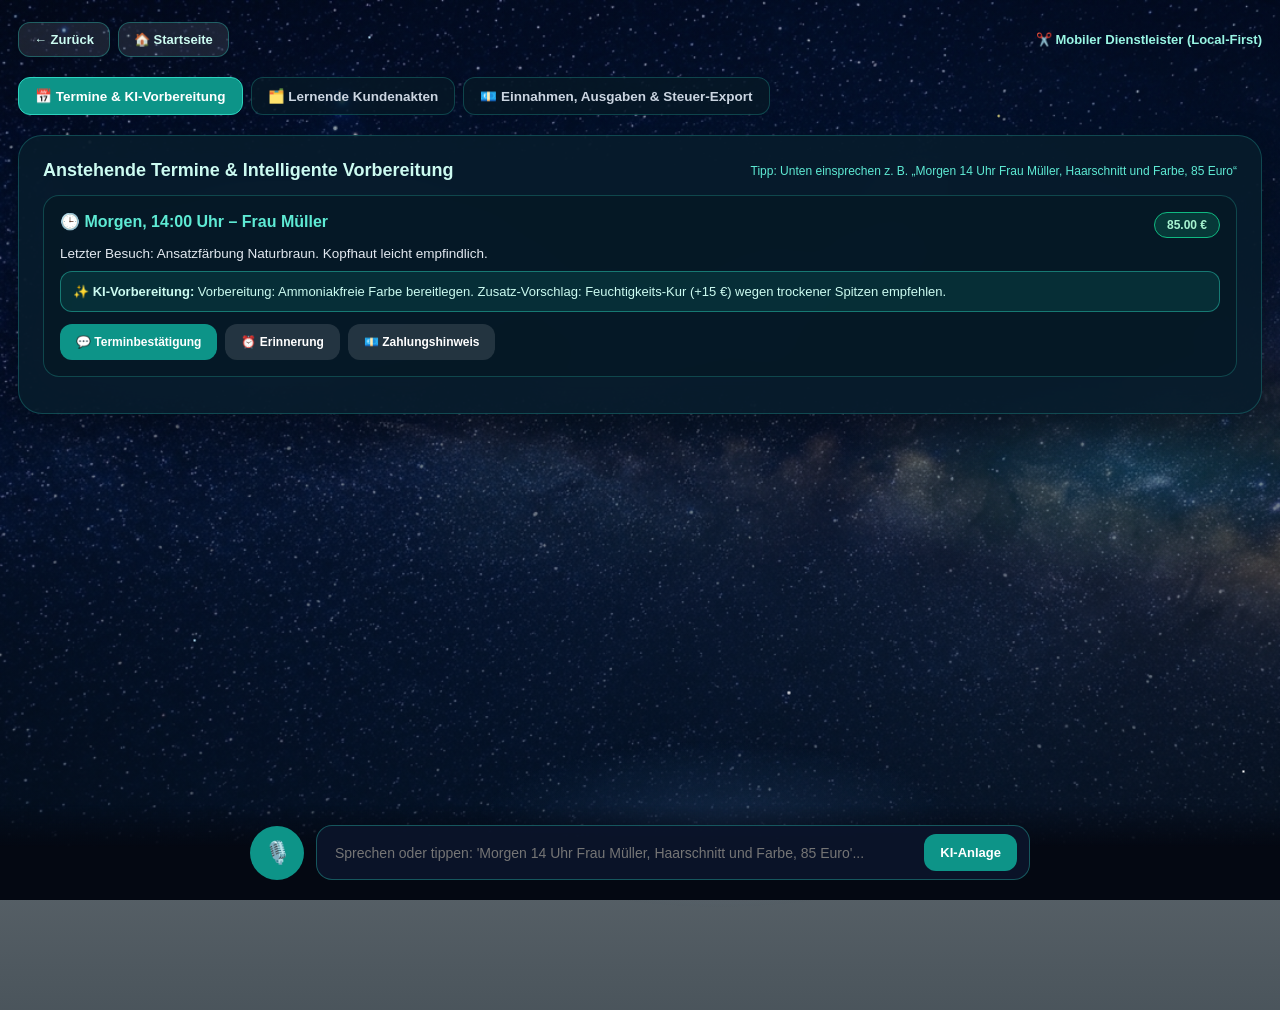
==== bueroass.html @ 3307a3b4 "Add initial HTML structure for Boss-App" ====
<!DOCTYPE html>
<html lang="de">
<head>
  <meta charset="UTF-8" />
  <meta name="viewport" content="width=device-width, initial-scale=1.0" />
  <title>Boss-App – Mobiler Dienstleister</title>
  <link rel="stylesheet" href="style.css" />
  <style>
    .top-nav { display: flex; justify-content: space-between; align-items: center; flex-wrap: wrap; gap: 12px; margin-bottom: 20px; }
    .btn-nav { background: rgba(255,255,255,0.1); border: 1px solid rgba(45,212,191,0.35); color: #ccfbf1; padding: 9px 15px; border-radius: 12px; text-decoration: none; font-size: 13px; font-weight: 600; cursor: pointer; }
    .tabs { display: flex; flex-wrap: wrap; gap: 8px; margin-bottom: 20px; }
    .tab { background: rgba(6,24,38,0.85); border: 1px solid rgba(45,212,191,0.25); color: #cbd5e1; padding: 10px 16px; border-radius: 12px; font-size: 13.5px; font-weight: 600; cursor: pointer; }
    .tab.active { background: #0d9488; color: #fff; border-color: #2dd4bf; }
    .item-card { background: rgba(6,24,38,0.88); border: 1px solid rgba(45,212,191,0.25); border-radius: 16px; padding: 16px; margin-bottom: 12px; }
    .ai-tip { background: rgba(13,148,136,0.18); border: 1px solid rgba(45,212,191,0.45); border-radius: 12px; padding: 12px; font-size: 13px; color: #ccfbf1; margin-top: 10px; }
    .field { background: rgba(4,18,29,0.9); border: 1px solid rgba(45,212,191,0.3); border-radius: 10px; padding: 10px; color: #fff; font-size: 13px; width: 100%; margin-bottom: 8px; }
  </style>
</head>
<body class="subpage-theme">
  <div class="app-shell" style="flex-direction: column; padding: 22px 18px 130px 18px;">
    <div class="top-nav">
      <div style="display:flex; gap:8px;">
        <button onclick="history.back()" class="btn-nav">← Zurück</button>
        <a href="index.html" class="btn-nav">🏠 Startseite</a>
      </div>
      <div style="font-size: 13px; color: #99f6e4; font-weight: 700;">✂️ Mobiler Dienstleister (Local-First)</div>
    </div>

    <div id="ai-toast" class="toast hidden" style="border-color: #2dd4bf; background: rgba(13,148,136,0.35);">
      <span id="ai-toast-text">✨ KI bereit...</span>
      <button onclick="document.getElementById('ai-toast').classList.add('hidden')" style="background:none;border:none;color:#fff;cursor:pointer;">✕</button>
    </div>

    <div class="tabs">
      <button onclick="showTab('termine')" id="t-termine" class="tab active">📅 Termine & KI-Vorbereitung</button>
      <button onclick="showTab('kunden')" id="t-kunden" class="tab">🗂️ Lernende Kundenakten</button>
      <button onclick="showTab('finanzen')" id="t-finanzen" class="tab">💶 Einnahmen, Ausgaben & Steuer-Export</button>
    </div>

    <!-- TAB 1: TERMINE & KI-VORBEREITUNG -->
    <div id="sec-termine" class="card" style="background:rgba(8,29,44,0.86); border-color:rgba(45,212,191,0.25);">
      <div style="display:flex; justify-content:space-between; align-items:center; flex-wrap:wrap; gap:10px; margin-bottom:14px;">
        <h2 style="font-size:18px; color:#ccfbf1;">Anstehende Termine & Intelligente Vorbereitung</h2>
        <span style="font-size:12px; color:#5eead4;">Tipp: Unten einsprechen z. B. „Morgen 14 Uhr Frau Müller, Haarschnitt und Farbe, 85 Euro“</span>
      </div>
      <div id="list-termine"></div>
    </div>

    <!-- TAB 2: LERNENDE KUNDENAKTEN -->
    <div id="sec-kunden" class="card hidden" style="background:rgba(8,29,44,0.86); border-color:rgba(45,212,191,0.25);">
      <h2 style="font-size:18px; color:#ccfbf1; margin-bottom:14px;">🗂️ Lernende Kundenakten (100 % Lokal auf deinem Gerät)</h2>
      <div id="list-kunden"></div>
    </div>

    <!-- TAB 3: EINNAHMEN, AUSGABEN & STEUER-EXPORT -->
    <div id="sec-finanzen" class="card hidden" style="background:rgba(8,29,44,0.86); border-color:rgba(45,212,191,0.25);">
      <div style="display:flex; justify-content:space-between; align-items:center; flex-wrap:wrap; gap:10px; margin-bottom:16px;">
        <h2 style="font-size:18px; color:#ccfbf1;">💶 Monatsbilanz & Steuerberater-Export</h2>
        <button onclick="exportCSV()" class="btn" style="background:#059669;">📊 Steuer-Export (CSV / Excel)</button>
      </div>
      <div id="finance-summary" style="display:grid; grid-template-columns:repeat(auto-fit, minmax(160px,1fr)); gap:12px; margin-bottom:18px;"></div>
      <div style="display:flex; gap:8px; flex-wrap:wrap; margin-bottom:16px;">
        <input id="exp-name" class="field" style="flex:2; margin:0;" placeholder="Betriebsausgabe (z. B. Haarfarbe / Pflegeprodukte)" />
        <input id="exp-val" class="field" style="flex:1; margin:0;" type="number" step="0.01" placeholder="Betrag €" />
        <button onclick="addExpense()" class="btn" style="background:#dc2626;">+ Ausgabe</button>
      </div>
      <div id="list-finanzen"></div>
    </div>
  </div>
  <div class="bottom-bar">
    <div class="input-wrap">
      <button id="mic-btn" onclick="startVoice()" class="mic-btn" style="background:#0d9488;">🎙️</button>
      <form onsubmit="processSpeechInput(event)" class="text-form" style="border-color: rgba(45,212,191,0.35);">
        <input id="cmd-input" type="text" placeholder="Sprechen oder tippen: 'Morgen 14 Uhr Frau Müller, Haarschnitt und Farbe, 85 Euro'..." />
        <button type="submit" class="btn" style="background:#0d9488;">KI-Anlage</button>
      </form>
    </div>
  </div>

  <script>
    const defaultDB = {
      termine: [
        { id: 1, zeit: "Morgen, 14:00 Uhr", kunde: "Frau Müller", leistung: "Haarschnitt und Farbe", preis: 85, notiz: "Letzter Besuch: Ansatzfärbung Naturbraun. Kopfhaut leicht empfindlich.", kiTipp: "Vorbereitung: Ammoniakfreie Farbe bereitlegen. Zusatz-Vorschlag: Feuchtigkeits-Kur (+15 €) wegen trockener Spitzen empfehlen." }
      ],
      kunden: {
        "Frau Müller": { besuche: 4, vorlieben: "Naturbraun, warmer Glanz", allergien: "Empfindliche Kopfhaut (kein Ammoniak)", letzterPreis: "85,00 €", historie: ["Haarschnitt & Farbe (85 €)", "Spitzen schneiden (45 €)"] }
      },
      finanzen: [
        { datum: "27.11.2026", typ: "Einnahme", text: "Frau Müller – Haarschnitt und Farbe", betrag: 85.00 },
        { datum: "25.11.2026", typ: "Ausgabe", text: "Großhandel Pflege- & Farbset", betrag: -32.50 }
      ]
    };

    function getDB() { return JSON.parse(localStorage.getItem('boss_dl_db')) || defaultDB; }
    function saveDB(db) { localStorage.setItem('boss_dl_db', JSON.stringify(db)); renderAll(); }

    function showTab(t) {
      ['termine','kunden','finanzen'].forEach(x => {
        document.getElementById('sec-' + x).classList.add('hidden');
        document.getElementById('t-' + x).classList.remove('active');
      });
      document.getElementById('sec-' + t).classList.remove('hidden');
      document.getElementById('t-' + t).classList.add('active');
    }

    function processSpeechInput(e) {
      e.preventDefault();
      const raw = document.getElementById('cmd-input').value.trim();
      if (!raw) return;
      const db = getDB();

      // Intelligentes Zerlegen der Spracheingabe (Name, Preis, Zeit, Leistung)
      const priceMatch = raw.match(/(\d+(?:[.,]\d+)?)\s*(?:euro|€)/i);
      const preis = priceMatch ? parseFloat(priceMatch.replace(',', '.')) : 50;
      const nameMatch = raw.match(/(Frau\s+[A-ZÄÖÜ][a-zäöüß]+|Herr\s+[A-ZÄÖÜ][a-zäöüß]+|[A-ZÄÖÜ][a-zäöüß]+\s+[A-ZÄÖÜ][a-zäöüß]+)/);
      const kunde = nameMatch ? nameMatch : "Neukunde (Sprachnotiz)";
      const timeMatch = raw.match(/(morgen\s+\d{1,2}\s*Uhr|heute\s+\d{1,2}\s*Uhr|\d{1,2}:\d{2}\s*Uhr|\d{1,2}\s*Uhr)/i);
      const zeit = timeMatch ? timeMatch : "Nächster freier Slot";

      db.termine.unshift({
        id: Date.now(), zeit: zeit, kunde: kunde, leistung: raw, preis: preis,
        notiz: "Per Sprache erfasst: " + raw,
        kiTipp: "KI-Follow-up: Nach dem Termin Pflegehinweis senden & Folgetermin in 5 Wochen anbieten."
      });

      if (!db.kunden[kunde]) {
        db.kunden[kunde] = { besuche: 1, vorlieben: raw, allergien: "Keine bekannt", letzterPreis: preis.toFixed(2) + " €", historie: [raw] };
      } else {
        db.kunden[kunde].besuche += 1;
        db.kunden[kunde].letzterPreis = preis.toFixed(2) + " €";
        db.kunden[kunde].historie.unshift(raw);
      }

      db.finanzen.unshift({ datum: new Date().toLocaleDateString('de-DE'), typ: "Einnahme", text: kunde + " – " + raw, betrag: preis });
      saveDB(db);
      document.getElementById('cmd-input').value = '';
      showToast("✅ Automatisch angelegt: Termin (" + zeit + "), Kundenakte für " + kunde + " & " + preis.toFixed(2) + " € Umsatz!");
    }

    function createMsg(kunde, zeit, art) {
      let msg = "";
      if (art === 'bestaetigung') msg = `Hallo ${kunde}, hiermit bestätige ich gerne Ihren Termin (${zeit}). Ich freue mich auf Sie!`;
      if (art === 'erinnerung') msg = `Hallo ${kunde}, eine kleine Erinnerung an unseren Termin (${zeit}). Bis dahin!`;
      if (art === 'zahlung') msg = `Hallo ${kunde}, vielen Dank für Ihren Besuch! Hier ist Ihr Zahlungshinweis für die heutige Leistung.`;
      navigator.clipboard?.writeText(msg);
      showToast("📲 Fertige Nachricht kopiert (bereit für WhatsApp / E-Mail): „" + msg + "“");
    }

    function addExpense() {
      const n = document.getElementById('exp-name').value.trim();
      const v = parseFloat(document.getElementById('exp-val').value);
      if (!n || isNaN(v)) return;
      const db = getDB();
      db.finanzen.unshift({ datum: new Date().toLocaleDateString('de-DE'), typ: "Ausgabe", text: n, betrag: -Math.abs(v) });
      saveDB(db);
      document.getElementById('exp-name').value = '';
      document.getElementById('exp-val').value = '';
      showToast("✅ Betriebsausgabe verbucht!");
    }

    function exportCSV() {
      const db = getDB();
      let csv = "Datum;Typ;Beschreibung;Betrag_EUR\n";
      db.finanzen.forEach(f => { csv += `${f.datum};${f.typ};"${f.text}";${f.betrag.toFixed(2).replace('.', ',')}\n`; });
      const blob = new Blob(["\uFEFF" + csv], { type: "text/csv;charset=utf-8;" });
      const a = document.createElement("a");
      a.href = URL.createObjectURL(blob);
      a.download = "Steuerberater_Dienstleister_" + new Date().toISOString().slice(0,7) + ".csv";
      a.click();
      showToast("📊 CSV-Datei für den Steuerberater heruntergeladen!");
    }

    function renderAll() {
      const db = getDB();
      document.getElementById('list-termine').innerHTML = db.termine.map(t => `
        <div class="item-card">
          <div style="display:flex; justify-content:space-between; flex-wrap:wrap; gap:8px;">
            <strong style="color:#5eead4;">🕒 ${t.zeit} – ${t.kunde}</strong>
            <span class="badge" style="background:rgba(16,185,129,0.2); border-color:#10b981; color:#a7f3d0;">${t.preis.toFixed(2)} €</span>
          </div>
          <p style="font-size:13.5px; color:#e2e8f0; margin:8px 0;">${t.notiz}</p>
          <div class="ai-tip">✨ <strong>KI-Vorbereitung:</strong> ${t.kiTipp}</div>
          <div style="display:flex; flex-wrap:wrap; gap:8px; margin-top:12px;">
            <button onclick="createMsg('${t.kunde}','${t.zeit}','bestaetigung')" class="btn" style="background:#0d9488; font-size:12px;">💬 Terminbestätigung</button>
            <button onclick="createMsg('${t.kunde}','${t.zeit}','erinnerung')" class="btn" style="background:rgba(255,255,255,0.12); font-size:12px;">⏰ Erinnerung</button>
            <button onclick="createMsg('${t.kunde}','${t.zeit}','zahlung')" class="btn" style="background:rgba(255,255,255,0.12); font-size:12px;">💶 Zahlungshinweis</button>
          </div>
        </div>`).join('');

      document.getElementById('list-kunden').innerHTML = Object.keys(db.kunden).map(k => {
        const c = db.kunden[k];
        return `<div class="item-card">
          <div style="display:flex; justify-content:space-between;"><strong>👤 ${k}</strong><span style="font-size:12px; color:#5eead4;">${c.besuche} Besuche • Letzter Preis: ${c.letzterPreis}</span></div>
          <div style="font-size:13px; color:#cbd5e1; margin-top:6px;"><strong>Vorlieben:</strong> ${c.vorlieben} | <strong style="color:#fca5a5;">Allergien/Hinweise:</strong> ${c.allergien}</div>
          <div style="font-size:12px; color:#94a3b8; margin-top:6px;">Bisherige Termine: ${c.historie.join(' • ')}</div>
        </div>`;
      }).join('');

      let ein = 0, aus = 0;
      document.getElementById('list-finanzen').innerHTML = db.finanzen.map(f => {
        if (f.betrag >= 0) ein += f.betrag; else aus += Math.abs(f.betrag);
        return `<div class="item-card" style="display:flex; justify-content:space-between; padding:12px 16px;">
          <span>${f.datum} • ${f.text}</span>
          <strong style="color:${f.betrag >= 0 ? '#34d399' : '#f87171'};">${f.betrag >= 0 ? '+' : ''}${f.betrag.toFixed(2)} €</strong>
        </div>`;
      }).join('');
      document.getElementById('finance-summary').innerHTML = `
        <div class="inner-box"><div class="box-label">Einnahmen</div><strong style="font-size:20px; color:#34d399;">${ein.toFixed(2)} €</strong></div>
        <div class="inner-box"><div class="box-label">Ausgaben</div><strong style="font-size:20px; color:#f87171;">${aus.toFixed(2)} €</strong></div>
        <div class="inner-box ai"><div class="box-label">Monatsbilanz</div><strong style="font-size:20px; color:#5eead4;">${(ein - aus).toFixed(2)} €</strong></div>`;
    }

    function showToast(t) { document.getElementById('ai-toast-text').innerText = t; document.getElementById('ai-toast').classList.remove('hidden'); }
    function startVoice() {
      const SR = window.SpeechRecognition || window.webkitSpeechRecognition;
      if (!SR) { showToast('🎙️ Spracheingabe bitte im Textfeld nutzen.'); return; }
      const r = new SR(); r.lang = 'de-DE'; document.getElementById('mic-btn').classList.add('recording'); showToast('🎙️ Ich höre zu...');
      r.onresult = e => { document.getElementById('cmd-input').value = e.results.transcript; processSpeechInput(); };
      r.onend = () => document.getElementById('mic-btn').classList.remove('recording'); r.start();
    }
    window.addEventListener('DOMContentLoaded', renderAll);
  </script>
</body>
</html>
---- style.css ----
* { box-sizing: border-box; margin: 0; padding: 0; font-family: -apple-system, BlinkMacSystemFont, "Segoe UI", Roboto, sans-serif; }
body { min-height: 100vh; color: #fff; background: linear-gradient(180deg, #0b132b 0%, #172554 35%, #070e1d 80%); transition: 0.8s; overflow-x: hidden; padding-bottom: 110px; }
body.sky-day { background: linear-gradient(180deg, #38bdf8 0%, #1d4ed8 32%, #070e1d 75%); }
body.sky-night { background: linear-gradient(180deg, #0b132b 0%, #172554 35%, #070e1d 80%); }
body.sky-rain { background: linear-gradient(180deg, #334155 0%, #1e293b 35%, #070e1d 80%); }
.sky-layer { position: fixed; top: 0; left: 0; right: 0; height: 320px; pointer-events: none; z-index: 0; overflow: hidden; }
.hidden { display: none !important; }
.sun-glow { position: absolute; top: -50px; right: 40px; width: 260px; height: 260px; border-radius: 50%; background: radial-gradient(circle, rgba(254,240,138,0.85) 0%, rgba(253,224,71,0.2) 55%, transparent 75%); }
.cloud { position: absolute; background: rgba(255,255,255,0.22); border-radius: 999px; filter: blur(18px); }
.star { position: absolute; background: #fff; border-radius: 50%; animation: twinkle 3s infinite ease-in-out; }
@keyframes twinkle { 0%, 100% { opacity: 0.2; transform: scale(0.8); } 50% { opacity: 1; transform: scale(1.3); } }
.rain-drops { position: absolute; inset: 0; background-image: repeating-linear-gradient(105deg, transparent, transparent 16px, rgba(186,230,253,0.35) 17px, transparent 18px); animation: rainFall 0.5s linear infinite; }
@keyframes rainFall { from { background-position: 0 0; } to { background-position: -20px 60px; } }
.app-shell { position: relative; z-index: 1; display: flex; max-width: 1280px; margin: 0 auto; min-height: 100vh; }
.sidebar { width: 250px; background: rgba(7,14,29,0.75); backdrop-filter: blur(16px); border-right: 1px solid rgba(255,255,255,0.12); padding: 24px; display: flex; flex-direction: column; justify-content: space-between; }
.brand { display: flex; align-items: center; gap: 12px; font-size: 20px; font-weight: 700; margin-bottom: 36px; }
.brand-icon { width: 38px; height: 38px; border-radius: 10px; background: rgba(59,130,246,0.3); border: 1px solid rgba(96,165,250,0.5); display: flex; align-items: center; justify-content: center; color: #bfdbfe; }
.nav-item { display: flex; align-items: center; gap: 10px; padding: 12px 14px; border-radius: 12px; color: #cbd5e1; text-decoration: none; font-size: 14px; margin-bottom: 6px; }
.nav-item.active { background: rgba(37,99,235,0.35); border: 1px solid rgba(96,165,250,0.4); color: #fff; font-weight: 600; }
.main { flex: 1; padding: 28px; }
.topbar { display: flex; flex-wrap: wrap; justify-content: space-between; align-items: center; gap: 16px; margin-bottom: 28px; }
.sky-switch { display: flex; gap: 6px; background: rgba(7,14,29,0.75); border: 1px solid rgba(255,255,255,0.15); padding: 5px; border-radius: 999px; }
.sky-btn { border: none; background: transparent; color: #cbd5e1; padding: 6px 14px; border-radius: 999px; font-size: 12px; font-weight: 600; cursor: pointer; }
.sky-btn.active { background: #2563eb; color: #fff; }
.grid { display: grid; grid-template-columns: 2fr 1fr; gap: 22px; }
.card { background: rgba(11,21,43,0.88); border: 1px solid rgba(255,255,255,0.14); border-radius: 24px; padding: 24px; backdrop-filter: blur(18px); box-shadow: 0 20px 40px rgba(0,0,0,0.35); margin-bottom: 22px; }
.badge { display: inline-block; background: rgba(59,130,246,0.22); border: 1px solid rgba(96,165,250,0.35); color: #bfdbfe; padding: 5px 12px; border-radius: 999px; font-size: 12px; font-weight: 600; }
.sub-grid { display: grid; grid-template-columns: 1fr 1fr; gap: 14px; margin: 18px 0; }
.inner-box { background: rgba(6,12,26,0.8); border: 1px solid rgba(255,255,255,0.1); border-radius: 16px; padding: 16px; }
.inner-box.ai { background: rgba(23,37,84,0.68); border-color: rgba(96,165,250,0.35); }
.box-label { font-size: 11px; text-transform: uppercase; letter-spacing: 0.06em; color: #94a3b8; font-weight: 700; margin-bottom: 6px; }
.inner-box.ai .box-label { color: #93c5fd; }
.btn { border: none; border-radius: 12px; padding: 11px 16px; font-size: 13px; font-weight: 600; cursor: pointer; color: #fff; }
.btn-primary { background: #2563eb; }
.btn-glass { background: rgba(255,255,255,0.1); border: 1px solid rgba(255,255,255,0.15); width: 100%; }
.plan-item { display: flex; align-items: flex-start; gap: 12px; padding: 12px; border-radius: 14px; background: rgba(255,255,255,0.05); margin-bottom: 10px; }
.plan-item.current { background: rgba(59,130,246,0.22); border: 1px solid rgba(96,165,250,0.35); }
.dot { width: 10px; height: 10px; border-radius: 50%; background: #60a5fa; margin-top: 5px; flex-shrink: 0; }
.bottom-bar { position: fixed; bottom: 0; left: 0; right: 0; z-index: 20; background: linear-gradient(0deg, #040812 55%, transparent 100%); padding: 20px 16px; }
.input-wrap { max-width: 780px; margin: 0 auto; display: flex; align-items: center; gap: 12px; }
.mic-btn { width: 54px; height: 54px; border-radius: 50%; border: none; background: #2563eb; color: #fff; font-size: 22px; cursor: pointer; flex-shrink: 0; }
.mic-btn.recording { background: #ef4444; }
.text-form { flex: 1; display: flex; background: rgba(11,21,43,0.95); border: 1px solid rgba(255,255,255,0.18); border-radius: 16px; padding: 8px 12px; }
.text-form input { flex: 1; background: transparent; border: none; color: #fff; font-size: 14px; outline: none; padding: 6px; }
.toast { background: rgba(37,99,235,0.35); border: 1px solid rgba(96,165,250,0.5); border-radius: 14px; padding: 12px 16px; margin-bottom: 20px; display: flex; justify-content: space-between; align-items: center; font-size: 14px; }
@media (max-width: 900px) { .sidebar { display: none; } .grid, .sub-grid { grid-template-columns: 1fr; } }
/* Hintergrund für alle Unterseiten: Milchstraße + langsam ziehende Sterne & Wolken */
body.subpage-theme {
  background: linear-gradient(180deg, rgba(5, 19, 29, 0.35) 0%, rgba(5, 19, 29, 0.72) 100%),
              url('Sterne.jpeg') center center / cover no-repeat fixed !important;
  color: #ffffff;
  position: relative;
}
/* Deutlich sichtbare, langsam ziehende Sterne & Wolken über der Milchstraße */
body.subpage-theme::before {
  content: "";
  position: fixed;
  inset: -120px;
  pointer-events: none;
  z-index: 0;
  background-image:
    radial-gradient(2.5px 2.5px at 12% 20%, #ffffff, transparent),
    radial-gradient(2px 2px at 28% 12%, #bae6fd, transparent),
    radial-gradient(3px 3px at 45% 28%, #ffffff, transparent),
    radial-gradient(2px 2px at 64% 18%, #fef08a, transparent),
    radial-gradient(2.5px 2.5px at 82% 25%, #ffffff, transparent),
    radial-gradient(2px 2px at 18% 58%, #bae6fd, transparent),
    radial-gradient(2.5px 2.5px at 52% 62%, #ffffff, transparent),
    radial-gradient(2px 2px at 78% 68%, #ffffff, transparent),
    radial-gradient(ellipse 380px 140px at 25% 30%, rgba(125, 211, 252, 0.16) 0%, transparent 70%),
    radial-gradient(ellipse 450px 160px at 72% 45%, rgba(45, 212, 191, 0.15) 0%, transparent 70%),
    radial-gradient(ellipse 350px 120px at 48% 72%, rgba(96, 165, 250, 0.14) 0%, transparent 70%);
  background-size: 115% 115%;
  animation: driftSky 18s ease-in-out infinite alternate;
}

@keyframes driftSky {
  0% {
    transform: translate3d(-45px, -25px, 0) scale(1.02);
    opacity: 0.7;
  }
  50% {
    transform: translate3d(25px, 20px, 0) scale(1.08);
    opacity: 1;
  }
  100% {
    transform: translate3d(55px, -20px, 0) scale(1.04);
    opacity: 0.75;
  }
}
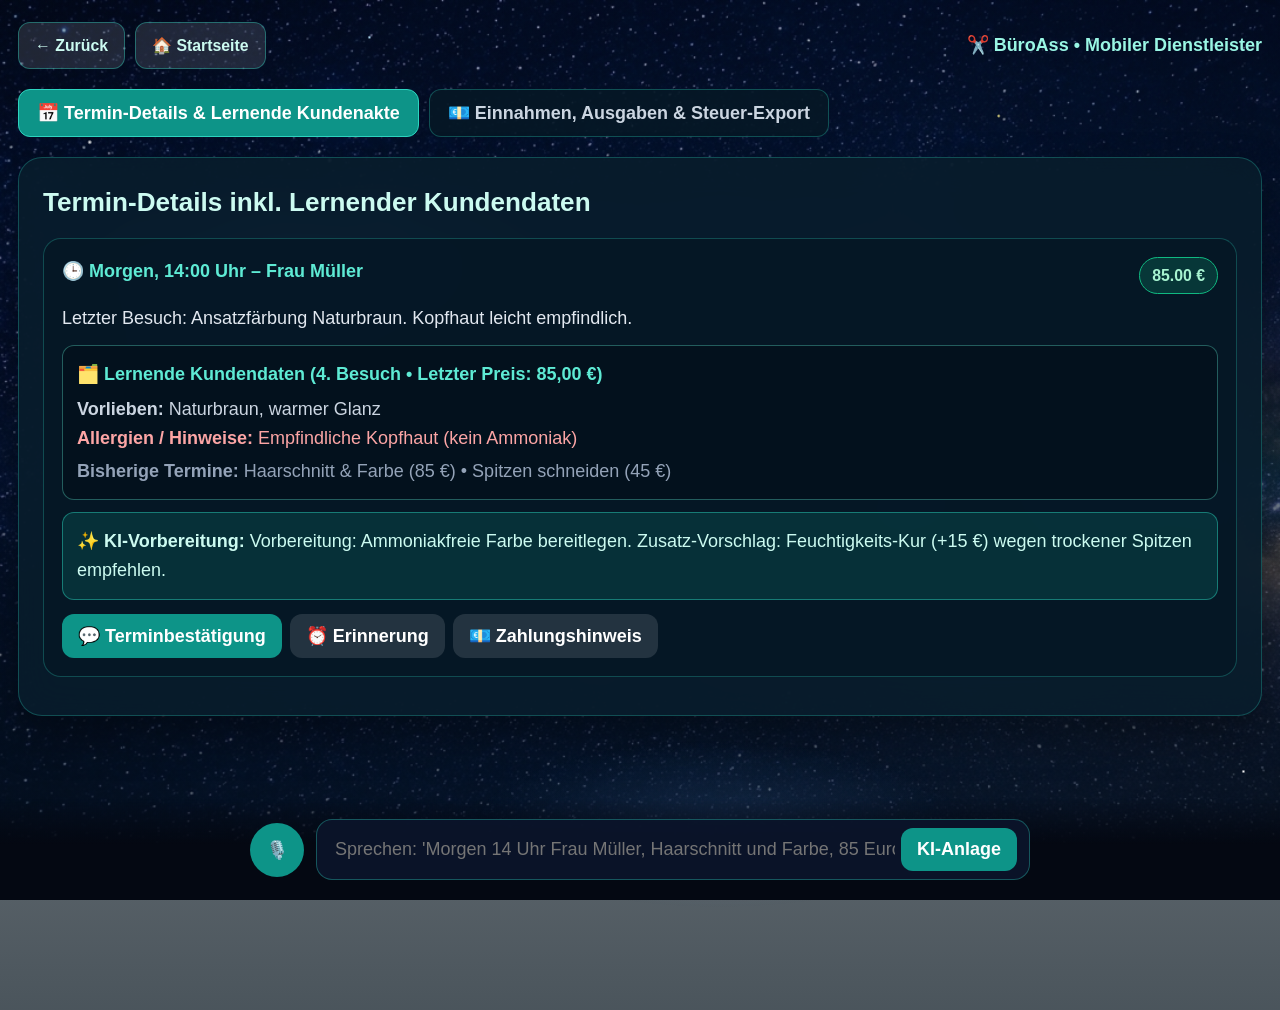
==== commit 65e19d64: "Update bueroass.html" ====
--- a/bueroass.html
+++ b/bueroass.html
@@ -3,27 +3,28 @@
 <head>
   <meta charset="UTF-8" />
   <meta name="viewport" content="width=device-width, initial-scale=1.0" />
-  <title>Boss-App – Mobiler Dienstleister</title>
+  <title>BüroAss – Mobiler Dienstleister</title>
   <link rel="stylesheet" href="style.css" />
   <style>
     .top-nav { display: flex; justify-content: space-between; align-items: center; flex-wrap: wrap; gap: 12px; margin-bottom: 20px; }
-    .btn-nav { background: rgba(255,255,255,0.1); border: 1px solid rgba(45,212,191,0.35); color: #ccfbf1; padding: 9px 15px; border-radius: 12px; text-decoration: none; font-size: 13px; font-weight: 600; cursor: pointer; }
-    .tabs { display: flex; flex-wrap: wrap; gap: 8px; margin-bottom: 20px; }
-    .tab { background: rgba(6,24,38,0.85); border: 1px solid rgba(45,212,191,0.25); color: #cbd5e1; padding: 10px 16px; border-radius: 12px; font-size: 13.5px; font-weight: 600; cursor: pointer; }
+    .btn-nav { background: rgba(255,255,255,0.12); border: 1px solid rgba(45,212,191,0.4); color: #ccfbf1; padding: 10px 16px; border-radius: 12px; text-decoration: none; font-weight: 600; cursor: pointer; }
+    .tabs { display: flex; flex-wrap: wrap; gap: 10px; margin-bottom: 20px; }
+    .tab { background: rgba(6,24,38,0.88); border: 1px solid rgba(45,212,191,0.3); color: #cbd5e1; padding: 12px 18px; border-radius: 12px; font-weight: 600; cursor: pointer; }
     .tab.active { background: #0d9488; color: #fff; border-color: #2dd4bf; }
-    .item-card { background: rgba(6,24,38,0.88); border: 1px solid rgba(45,212,191,0.25); border-radius: 16px; padding: 16px; margin-bottom: 12px; }
-    .ai-tip { background: rgba(13,148,136,0.18); border: 1px solid rgba(45,212,191,0.45); border-radius: 12px; padding: 12px; font-size: 13px; color: #ccfbf1; margin-top: 10px; }
-    .field { background: rgba(4,18,29,0.9); border: 1px solid rgba(45,212,191,0.3); border-radius: 10px; padding: 10px; color: #fff; font-size: 13px; width: 100%; margin-bottom: 8px; }
+    .item-card { background: rgba(6,24,38,0.9); border: 1px solid rgba(45,212,191,0.28); border-radius: 18px; padding: 18px; margin-bottom: 14px; }
+    .kundendaten-box { background: rgba(4,18,29,0.92); border: 1px solid rgba(94,234,212,0.35); border-radius: 12px; padding: 14px; margin-top: 12px; }
+    .ai-tip { background: rgba(13,148,136,0.2); border: 1px solid rgba(45,212,191,0.45); border-radius: 12px; padding: 14px; color: #ccfbf1; margin-top: 12px; }
+    .field { background: rgba(4,18,29,0.95); border: 1px solid rgba(45,212,191,0.35); border-radius: 10px; padding: 12px; color: #fff; width: 100%; margin-bottom: 10px; }
   </style>
 </head>
 <body class="subpage-theme">
-  <div class="app-shell" style="flex-direction: column; padding: 22px 18px 130px 18px;">
+  <div class="app-shell" style="flex-direction: column; padding: 22px 18px 140px 18px;">
     <div class="top-nav">
-      <div style="display:flex; gap:8px;">
+      <div style="display:flex; gap:10px;">
         <button onclick="history.back()" class="btn-nav">← Zurück</button>
         <a href="index.html" class="btn-nav">🏠 Startseite</a>
       </div>
-      <div style="font-size: 13px; color: #99f6e4; font-weight: 700;">✂️ Mobiler Dienstleister (Local-First)</div>
+      <div style="color: #99f6e4; font-weight: 700;">✂️ BüroAss • Mobiler Dienstleister</div>
     </div>
 
     <div id="ai-toast" class="toast hidden" style="border-color: #2dd4bf; background: rgba(13,148,136,0.35);">
@@ -32,34 +33,22 @@
     </div>
 
     <div class="tabs">
-      <button onclick="showTab('termine')" id="t-termine" class="tab active">📅 Termine & KI-Vorbereitung</button>
-      <button onclick="showTab('kunden')" id="t-kunden" class="tab">🗂️ Lernende Kundenakten</button>
+      <button onclick="showTab('termine')" id="t-termine" class="tab active">📅 Termin-Details & Lernende Kundenakte</button>
       <button onclick="showTab('finanzen')" id="t-finanzen" class="tab">💶 Einnahmen, Ausgaben & Steuer-Export</button>
     </div>
 
-    <!-- TAB 1: TERMINE & KI-VORBEREITUNG -->
-    <div id="sec-termine" class="card" style="background:rgba(8,29,44,0.86); border-color:rgba(45,212,191,0.25);">
-      <div style="display:flex; justify-content:space-between; align-items:center; flex-wrap:wrap; gap:10px; margin-bottom:14px;">
-        <h2 style="font-size:18px; color:#ccfbf1;">Anstehende Termine & Intelligente Vorbereitung</h2>
-        <span style="font-size:12px; color:#5eead4;">Tipp: Unten einsprechen z. B. „Morgen 14 Uhr Frau Müller, Haarschnitt und Farbe, 85 Euro“</span>
-      </div>
+    <div id="sec-termine" class="card" style="background:rgba(8,29,44,0.88); border-color:rgba(45,212,191,0.28);">
+      <h2 style="color:#ccfbf1; margin-bottom:14px;">Termin-Details inkl. Lernender Kundendaten</h2>
       <div id="list-termine"></div>
     </div>
 
-    <!-- TAB 2: LERNENDE KUNDENAKTEN -->
-    <div id="sec-kunden" class="card hidden" style="background:rgba(8,29,44,0.86); border-color:rgba(45,212,191,0.25);">
-      <h2 style="font-size:18px; color:#ccfbf1; margin-bottom:14px;">🗂️ Lernende Kundenakten (100 % Lokal auf deinem Gerät)</h2>
-      <div id="list-kunden"></div>
-    </div>
-
-    <!-- TAB 3: EINNAHMEN, AUSGABEN & STEUER-EXPORT -->
-    <div id="sec-finanzen" class="card hidden" style="background:rgba(8,29,44,0.86); border-color:rgba(45,212,191,0.25);">
+    <div id="sec-finanzen" class="card hidden" style="background:rgba(8,29,44,0.88); border-color:rgba(45,212,191,0.28);">
       <div style="display:flex; justify-content:space-between; align-items:center; flex-wrap:wrap; gap:10px; margin-bottom:16px;">
-        <h2 style="font-size:18px; color:#ccfbf1;">💶 Monatsbilanz & Steuerberater-Export</h2>
+        <h2 style="color:#ccfbf1;">💶 Monatsbilanz & Steuerberater-Export</h2>
         <button onclick="exportCSV()" class="btn" style="background:#059669;">📊 Steuer-Export (CSV / Excel)</button>
       </div>
-      <div id="finance-summary" style="display:grid; grid-template-columns:repeat(auto-fit, minmax(160px,1fr)); gap:12px; margin-bottom:18px;"></div>
-      <div style="display:flex; gap:8px; flex-wrap:wrap; margin-bottom:16px;">
+      <div id="finance-summary" style="display:grid; grid-template-columns:repeat(auto-fit, minmax(180px,1fr)); gap:12px; margin-bottom:18px;"></div>
+      <div style="display:flex; gap:10px; flex-wrap:wrap; margin-bottom:16px;">
         <input id="exp-name" class="field" style="flex:2; margin:0;" placeholder="Betriebsausgabe (z. B. Haarfarbe / Pflegeprodukte)" />
         <input id="exp-val" class="field" style="flex:1; margin:0;" type="number" step="0.01" placeholder="Betrag €" />
         <button onclick="addExpense()" class="btn" style="background:#dc2626;">+ Ausgabe</button>
@@ -67,16 +56,16 @@
       <div id="list-finanzen"></div>
     </div>
   </div>
+
   <div class="bottom-bar">
     <div class="input-wrap">
       <button id="mic-btn" onclick="startVoice()" class="mic-btn" style="background:#0d9488;">🎙️</button>
       <form onsubmit="processSpeechInput(event)" class="text-form" style="border-color: rgba(45,212,191,0.35);">
-        <input id="cmd-input" type="text" placeholder="Sprechen oder tippen: 'Morgen 14 Uhr Frau Müller, Haarschnitt und Farbe, 85 Euro'..." />
+        <input id="cmd-input" type="text" placeholder="Sprechen: 'Morgen 14 Uhr Frau Müller, Haarschnitt und Farbe, 85 Euro'..." />
         <button type="submit" class="btn" style="background:#0d9488;">KI-Anlage</button>
       </form>
     </div>
   </div>
-
   <script>
     const defaultDB = {
       termine: [
@@ -95,7 +84,7 @@
     function saveDB(db) { localStorage.setItem('boss_dl_db', JSON.stringify(db)); renderAll(); }
 
     function showTab(t) {
-      ['termine','kunden','finanzen'].forEach(x => {
+      ['termine','finanzen'].forEach(x => {
         document.getElementById('sec-' + x).classList.add('hidden');
         document.getElementById('t-' + x).classList.remove('active');
       });
@@ -109,13 +98,12 @@
       if (!raw) return;
       const db = getDB();
 
-      // Intelligentes Zerlegen der Spracheingabe (Name, Preis, Zeit, Leistung)
       const priceMatch = raw.match(/(\d+(?:[.,]\d+)?)\s*(?:euro|€)/i);
-      const preis = priceMatch ? parseFloat(priceMatch.replace(',', '.')) : 50;
+      const preis = priceMatch ? parseFloat(priceMatch[1].replace(',', '.')) : 50;
       const nameMatch = raw.match(/(Frau\s+[A-ZÄÖÜ][a-zäöüß]+|Herr\s+[A-ZÄÖÜ][a-zäöüß]+|[A-ZÄÖÜ][a-zäöüß]+\s+[A-ZÄÖÜ][a-zäöüß]+)/);
-      const kunde = nameMatch ? nameMatch : "Neukunde (Sprachnotiz)";
+      const kunde = nameMatch ? nameMatch[0] : "Neukunde (Sprachnotiz)";
       const timeMatch = raw.match(/(morgen\s+\d{1,2}\s*Uhr|heute\s+\d{1,2}\s*Uhr|\d{1,2}:\d{2}\s*Uhr|\d{1,2}\s*Uhr)/i);
-      const zeit = timeMatch ? timeMatch : "Nächster freier Slot";
+      const zeit = timeMatch ? timeMatch[0] : "Nächster Slot";
 
       db.termine.unshift({
         id: Date.now(), zeit: zeit, kunde: kunde, leistung: raw, preis: preis,
@@ -134,7 +122,7 @@
       db.finanzen.unshift({ datum: new Date().toLocaleDateString('de-DE'), typ: "Einnahme", text: kunde + " – " + raw, betrag: preis });
       saveDB(db);
       document.getElementById('cmd-input').value = '';
-      showToast("✅ Automatisch angelegt: Termin (" + zeit + "), Kundenakte für " + kunde + " & " + preis.toFixed(2) + " € Umsatz!");
+      showToast("✅ Termin, lernende Kundenakte & " + preis.toFixed(2) + " € Umsatz gespeichert!");
     }
 
     function createMsg(kunde, zeit, art) {
@@ -143,7 +131,7 @@
       if (art === 'erinnerung') msg = `Hallo ${kunde}, eine kleine Erinnerung an unseren Termin (${zeit}). Bis dahin!`;
       if (art === 'zahlung') msg = `Hallo ${kunde}, vielen Dank für Ihren Besuch! Hier ist Ihr Zahlungshinweis für die heutige Leistung.`;
       navigator.clipboard?.writeText(msg);
-      showToast("📲 Fertige Nachricht kopiert (bereit für WhatsApp / E-Mail): „" + msg + "“");
+      showToast("📲 Nachricht kopiert (bereit für WhatsApp / E-Mail): „" + msg + "“");
     }
 
     function addExpense() {
@@ -162,60 +150,60 @@
       const db = getDB();
       let csv = "Datum;Typ;Beschreibung;Betrag_EUR\n";
       db.finanzen.forEach(f => { csv += `${f.datum};${f.typ};"${f.text}";${f.betrag.toFixed(2).replace('.', ',')}\n`; });
-      const blob = new Blob(["\uFEFF" + csv], { type: "text/csv;charset=utf-8;" });
       const a = document.createElement("a");
-      a.href = URL.createObjectURL(blob);
-      a.download = "Steuerberater_Dienstleister_" + new Date().toISOString().slice(0,7) + ".csv";
+      a.href = URL.createObjectURL(new Blob(["\uFEFF" + csv], { type: "text/csv;charset=utf-8;" }));
+      a.download = "Steuerberater_Dienstleister.csv";
       a.click();
-      showToast("📊 CSV-Datei für den Steuerberater heruntergeladen!");
+      showToast("📊 CSV-Datei für den Steuerberater exportiert!");
     }
 
     function renderAll() {
       const db = getDB();
-      document.getElementById('list-termine').innerHTML = db.termine.map(t => `
-        <div class="item-card">
+      document.getElementById('list-termine').innerHTML = db.termine.map(t => {
+        const c = db.kunden[t.kunde] || { besuche: 1, vorlieben: t.leistung, allergien: "Keine bekannt", letzterPreis: t.preis.toFixed(2) + " €", historie: [t.leistung] };
+        return `<div class="item-card">
           <div style="display:flex; justify-content:space-between; flex-wrap:wrap; gap:8px;">
             <strong style="color:#5eead4;">🕒 ${t.zeit} – ${t.kunde}</strong>
             <span class="badge" style="background:rgba(16,185,129,0.2); border-color:#10b981; color:#a7f3d0;">${t.preis.toFixed(2)} €</span>
           </div>
-          <p style="font-size:13.5px; color:#e2e8f0; margin:8px 0;">${t.notiz}</p>
+          <p style="color:#e2e8f0; margin:10px 0;">${t.notiz}</p>
+
+          <div class="kundendaten-box">
+            <div style="color:#5eead4; font-weight:700; margin-bottom:6px;">🗂️ Lernende Kundendaten (${c.besuche}. Besuch • Letzter Preis: ${c.letzterPreis})</div>
+            <div style="color:#cbd5e1;"><strong>Vorlieben:</strong> ${c.vorlieben}</div>
+            <div style="color:#fca5a5;"><strong>Allergien / Hinweise:</strong> ${c.allergien}</div>
+            <div style="color:#94a3b8; margin-top:4px;"><strong>Bisherige Termine:</strong> ${c.historie.join(' • ')}</div>
+          </div>
+
           <div class="ai-tip">✨ <strong>KI-Vorbereitung:</strong> ${t.kiTipp}</div>
-          <div style="display:flex; flex-wrap:wrap; gap:8px; margin-top:12px;">
-            <button onclick="createMsg('${t.kunde}','${t.zeit}','bestaetigung')" class="btn" style="background:#0d9488; font-size:12px;">💬 Terminbestätigung</button>
-            <button onclick="createMsg('${t.kunde}','${t.zeit}','erinnerung')" class="btn" style="background:rgba(255,255,255,0.12); font-size:12px;">⏰ Erinnerung</button>
-            <button onclick="createMsg('${t.kunde}','${t.zeit}','zahlung')" class="btn" style="background:rgba(255,255,255,0.12); font-size:12px;">💶 Zahlungshinweis</button>
+          <div style="display:flex; flex-wrap:wrap; gap:8px; margin-top:14px;">
+            <button onclick="createMsg('${t.kunde}','${t.zeit}','bestaetigung')" class="btn" style="background:#0d9488;">💬 Terminbestätigung</button>
+            <button onclick="createMsg('${t.kunde}','${t.zeit}','erinnerung')" class="btn" style="background:rgba(255,255,255,0.12);">⏰ Erinnerung</button>
+            <button onclick="createMsg('${t.kunde}','${t.zeit}','zahlung')" class="btn" style="background:rgba(255,255,255,0.12);">💶 Zahlungshinweis</button>
           </div>
-        </div>`).join('');
-
-      document.getElementById('list-kunden').innerHTML = Object.keys(db.kunden).map(k => {
-        const c = db.kunden[k];
-        return `<div class="item-card">
-          <div style="display:flex; justify-content:space-between;"><strong>👤 ${k}</strong><span style="font-size:12px; color:#5eead4;">${c.besuche} Besuche • Letzter Preis: ${c.letzterPreis}</span></div>
-          <div style="font-size:13px; color:#cbd5e1; margin-top:6px;"><strong>Vorlieben:</strong> ${c.vorlieben} | <strong style="color:#fca5a5;">Allergien/Hinweise:</strong> ${c.allergien}</div>
-          <div style="font-size:12px; color:#94a3b8; margin-top:6px;">Bisherige Termine: ${c.historie.join(' • ')}</div>
         </div>`;
       }).join('');
 
       let ein = 0, aus = 0;
       document.getElementById('list-finanzen').innerHTML = db.finanzen.map(f => {
         if (f.betrag >= 0) ein += f.betrag; else aus += Math.abs(f.betrag);
-        return `<div class="item-card" style="display:flex; justify-content:space-between; padding:12px 16px;">
+        return `<div class="item-card" style="display:flex; justify-content:space-between; padding:14px 16px;">
           <span>${f.datum} • ${f.text}</span>
           <strong style="color:${f.betrag >= 0 ? '#34d399' : '#f87171'};">${f.betrag >= 0 ? '+' : ''}${f.betrag.toFixed(2)} €</strong>
         </div>`;
       }).join('');
       document.getElementById('finance-summary').innerHTML = `
-        <div class="inner-box"><div class="box-label">Einnahmen</div><strong style="font-size:20px; color:#34d399;">${ein.toFixed(2)} €</strong></div>
-        <div class="inner-box"><div class="box-label">Ausgaben</div><strong style="font-size:20px; color:#f87171;">${aus.toFixed(2)} €</strong></div>
-        <div class="inner-box ai"><div class="box-label">Monatsbilanz</div><strong style="font-size:20px; color:#5eead4;">${(ein - aus).toFixed(2)} €</strong></div>`;
+        <div class="inner-box"><div class="box-label">Einnahmen</div><strong style="color:#34d399;">${ein.toFixed(2)} €</strong></div>
+        <div class="inner-box"><div class="box-label">Ausgaben</div><strong style="color:#f87171;">${aus.toFixed(2)} €</strong></div>
+        <div class="inner-box ai"><div class="box-label">Monatsbilanz</div><strong style="color:#5eead4;">${(ein - aus).toFixed(2)} €</strong></div>`;
     }
 
     function showToast(t) { document.getElementById('ai-toast-text').innerText = t; document.getElementById('ai-toast').classList.remove('hidden'); }
     function startVoice() {
       const SR = window.SpeechRecognition || window.webkitSpeechRecognition;
-      if (!SR) { showToast('🎙️ Spracheingabe bitte im Textfeld nutzen.'); return; }
+      if (!SR) { showToast('🎙️ Bitte Textfeld nutzen.'); return; }
       const r = new SR(); r.lang = 'de-DE'; document.getElementById('mic-btn').classList.add('recording'); showToast('🎙️ Ich höre zu...');
-      r.onresult = e => { document.getElementById('cmd-input').value = e.results.transcript; processSpeechInput(); };
+      r.onresult = e => { document.getElementById('cmd-input').value = e.results[0][0].transcript; processSpeechInput(new Event('submit')); };
       r.onend = () => document.getElementById('mic-btn').classList.remove('recording'); r.start();
     }
     window.addEventListener('DOMContentLoaded', renderAll);
--- a/style.css
+++ b/style.css
@@ -88,4 +88,44 @@
     opacity: 0.75;
   }
 }
+/* Größere, gut lesbare Schriften für PC & Handy */
+html {
+  font-size: 18px;
+}
 
+body {
+  font-size: 1rem !important;
+  line-height: 1.6 !important;
+}
+
+h1 { font-size: 2rem !important; }
+h2 { font-size: 1.45rem !important; }
+h3 { font-size: 1.2rem !important; }
+
+p, span, div, label, input, button, a {
+  font-size: max(1rem, 16px) !important;
+}
+
+.box-label, .badge, .btn-nav, .sky-btn {
+  font-size: 0.88rem !important;
+}
+
+.menu-title {
+  font-size: 1.35rem !important;
+}
+
+.menu-desc {
+  font-size: 1rem !important;
+  line-height: 1.55 !important;
+}
+
+/* Auf dem Handy noch etwas komfortabler */
+@media (max-width: 900px) {
+  html {
+    font-size: 19px;
+  }
+  .btn, .tab, .mode-btn {
+    padding: 14px 18px !important;
+  }
+}
+
